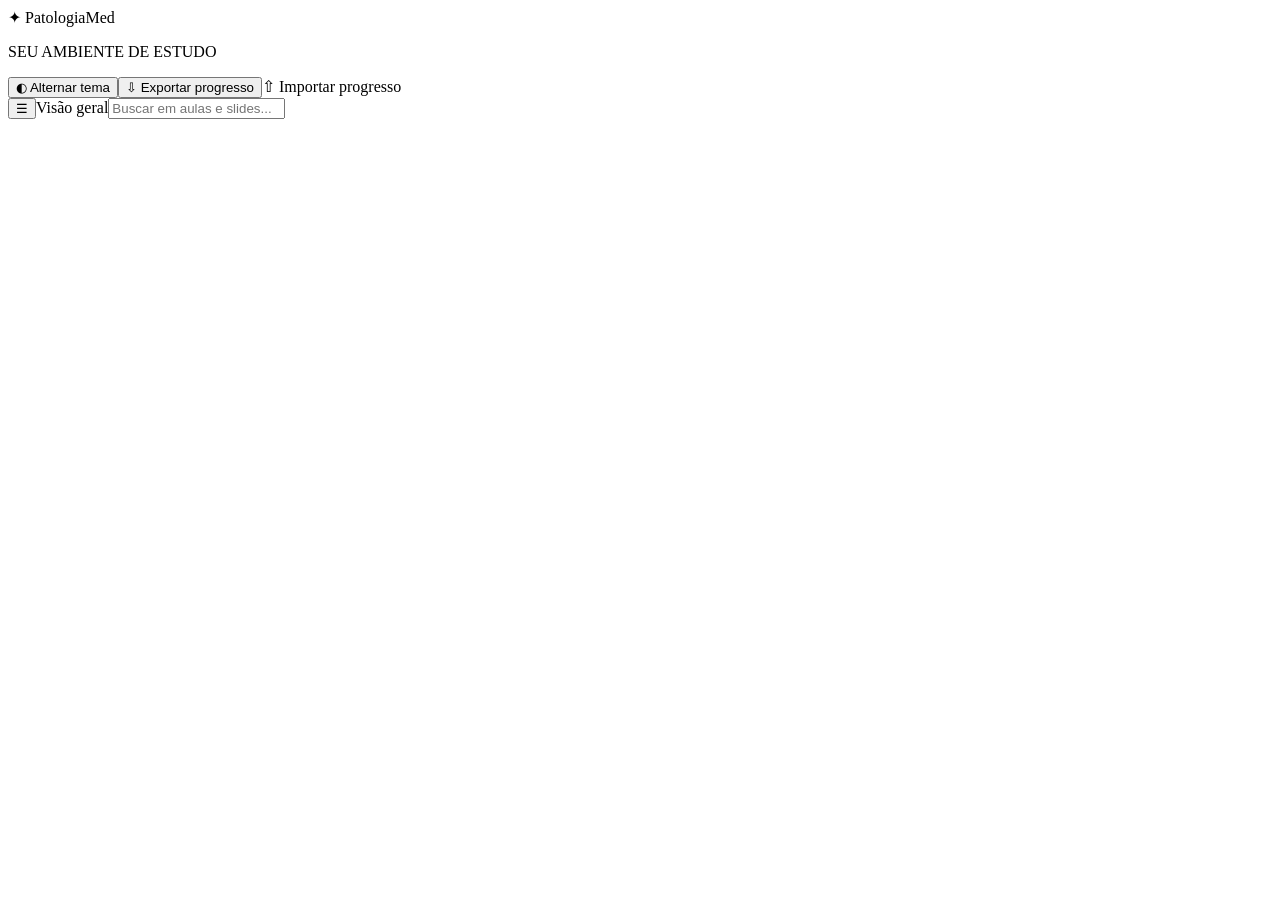
==== index.html @ aa2ad80e "Add files via upload" ====
<!doctype html><html lang="pt-BR"><head><meta charset="utf-8"><meta name="viewport" content="width=device-width,initial-scale=1"><title>PatologiaMed · Estudo ativo</title><link rel="stylesheet" href="css/style.css"></head><body><aside><div class="logo">✦ Patologia<span>Med</span></div><p class="small">SEU AMBIENTE DE ESTUDO</p><nav id="nav"></nav><div class="bottom"><button id="theme">◐ Alternar tema</button><button id="export">⇩ Exportar progresso</button><label class="upload">⇧ Importar progresso<input type="file" id="import" accept="application/json" hidden></label></div></aside><main><header><button id="menu">☰</button><span id="crumb">Visão geral</span><input id="search" placeholder="Buscar em aulas e slides..." aria-label="Buscar"></header><div id="view"></div></main><div id="modal" hidden></div><script src="data/content.js"></script><script src="js/app.js"></script></body></html>
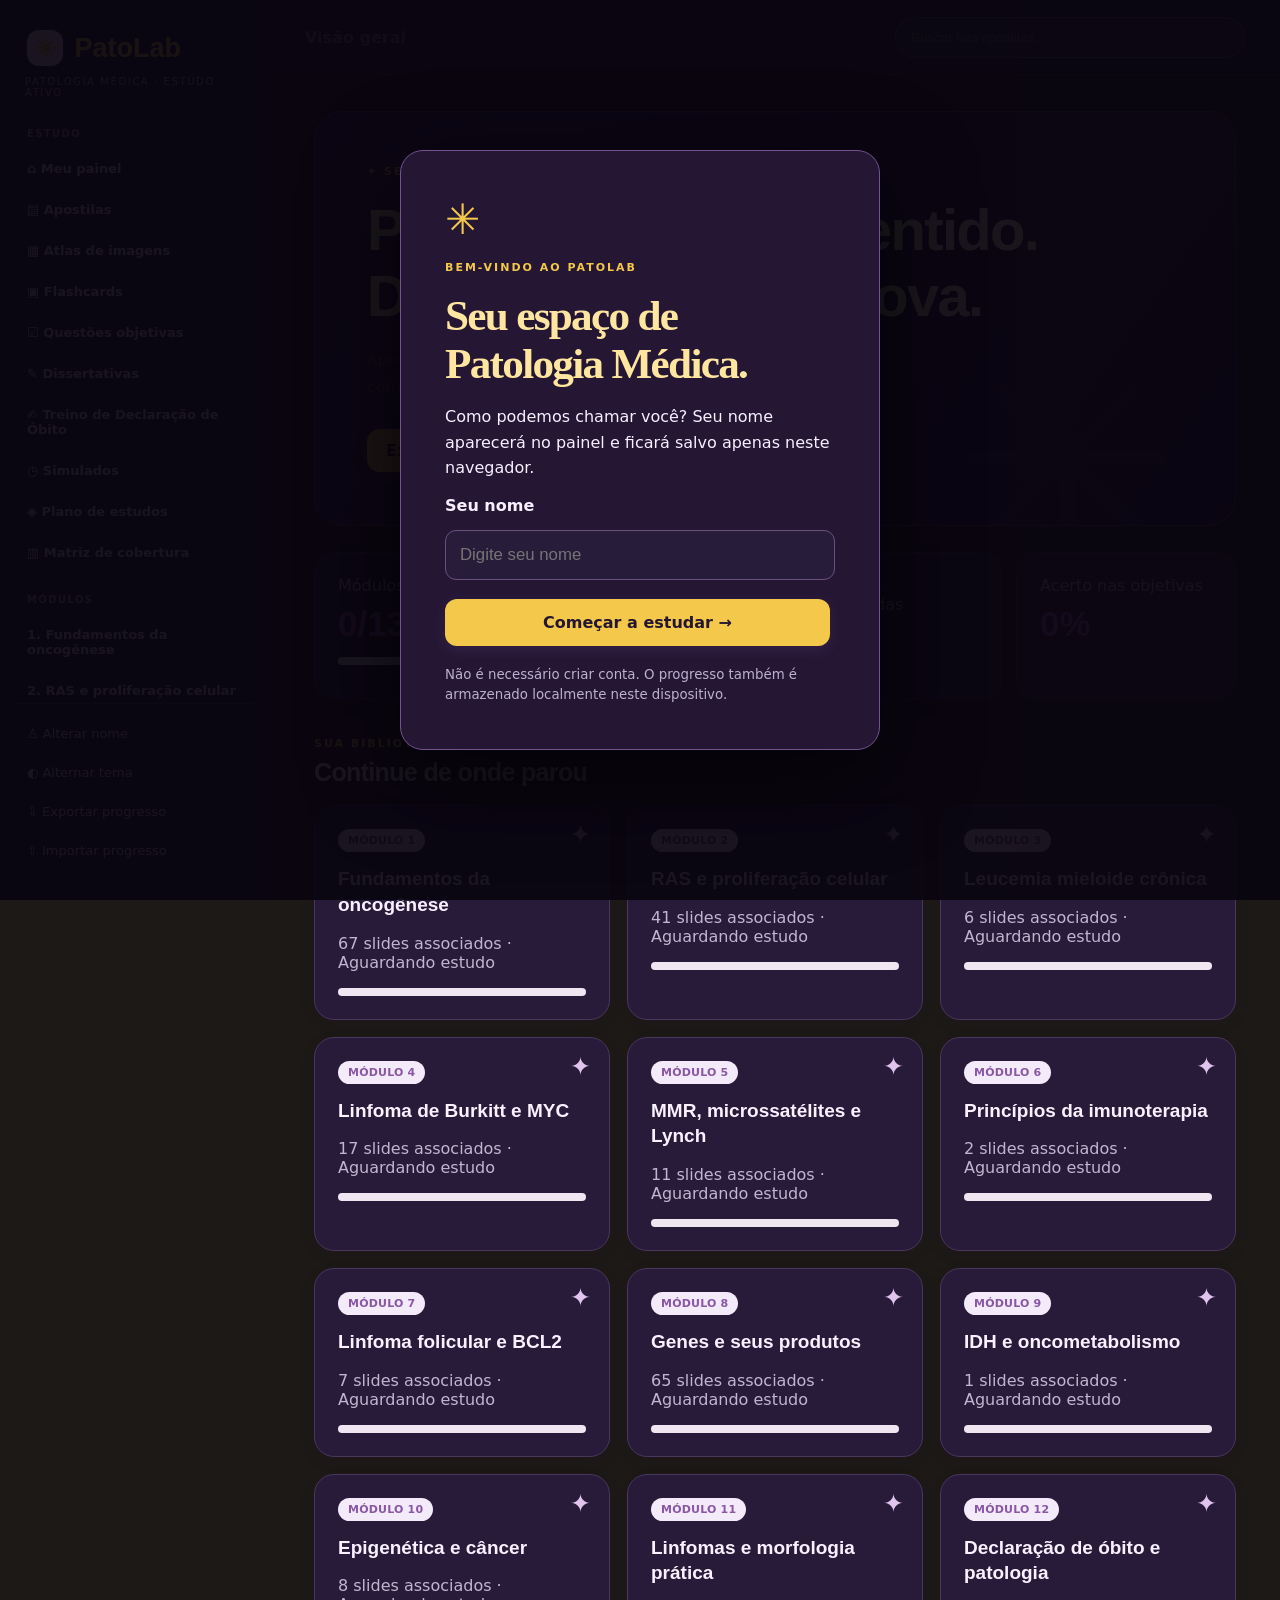
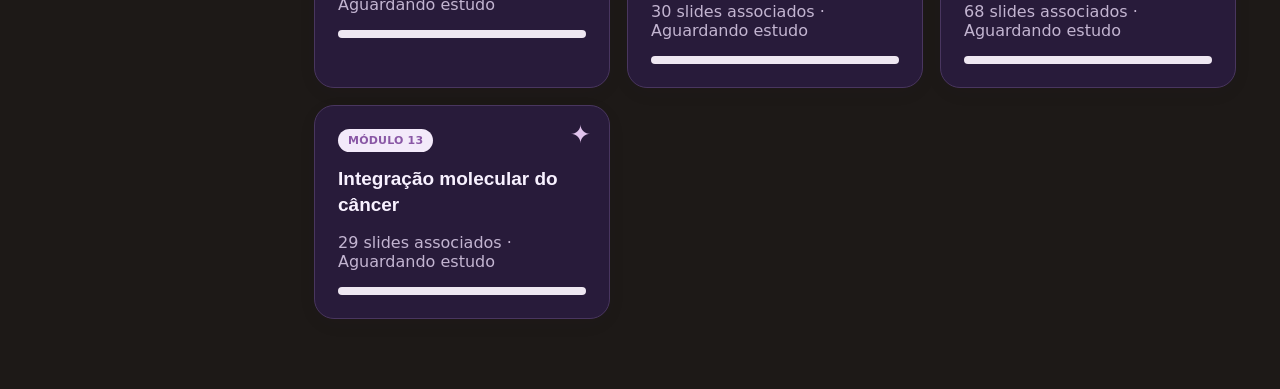
==== commit bf98a263: "patolab v1.0 - atlas reformulado" ====
--- a/index.html
+++ b/index.html
@@ -1 +1 @@
-<!doctype html><html lang="pt-BR"><head><meta charset="utf-8"><meta name="viewport" content="width=device-width,initial-scale=1"><title>PatologiaMed · Estudo ativo</title><link rel="stylesheet" href="css/style.css"></head><body><aside><div class="logo">✦ Patologia<span>Med</span></div><p class="small">SEU AMBIENTE DE ESTUDO</p><nav id="nav"></nav><div class="bottom"><button id="theme">◐ Alternar tema</button><button id="export">⇩ Exportar progresso</button><label class="upload">⇧ Importar progresso<input type="file" id="import" accept="application/json" hidden></label></div></aside><main><header><button id="menu">☰</button><span id="crumb">Visão geral</span><input id="search" placeholder="Buscar em aulas e slides..." aria-label="Buscar"></header><div id="view"></div></main><div id="modal" hidden></div><script src="data/content.js"></script><script src="js/app.js"></script></body></html>
+<!doctype html><html lang="pt-BR"><head><meta charset="utf-8"><meta name="viewport" content="width=device-width,initial-scale=1"><title>PatoLab | Patologia Médica</title><link rel="stylesheet" href="css/style.css"></head><body><aside><div class="logo"><span class="logo-icon">✳</span> Pato<span>Lab</span></div><p class="small">PATOLOGIA MÉDICA · ESTUDO ATIVO</p><nav id="nav"></nav><div class="bottom"><button id="change-name">♙ Alterar nome</button><button id="theme">◐ Alternar tema</button><button id="export">⇩ Exportar progresso</button><label class="upload">⇧ Importar progresso<input type="file" id="import" accept="application/json" hidden></label></div></aside><main><header><button id="menu">☰</button><span id="crumb">Visão geral</span><span id="student-chip" class="student-chip" hidden></span><input id="search" placeholder="Buscar nas apostilas..." aria-label="Buscar"></header><div id="view"></div></main><div id="modal" hidden></div><div id="welcome" class="welcome" hidden><form id="welcome-form" class="welcome-card"><div class="welcome-mark">✳</div><p class="eyebrow">BEM-VINDO AO PATOLAB</p><h1>Seu espaço de Patologia Médica.</h1><p>Como podemos chamar você? Seu nome aparecerá no painel e ficará salvo apenas neste navegador.</p><label for="student-name">Seu nome</label><input id="student-name" maxlength="60" autocomplete="given-name" placeholder="Digite seu nome" required><button class="btn" type="submit">Começar a estudar →</button><small>Não é necessário criar conta. O progresso também é armazenado localmente neste dispositivo.</small></form></div><script src="data/content.js"></script><script src="js/app.js"></script></body></html>
--- a/css/style.css
+++ b/css/style.css
@@ -0,0 +1,44 @@
+:root{font-family:Inter,system-ui,-apple-system,sans-serif;color:#1d2940;background:#f8f9fc;--bg:#f8f9fc;--surface:white;--text:#1d2940;--line:#e7eaf1;--muted:#69748a;--indigo:#5155b9}*{box-sizing:border-box}body{margin:0;display:flex;background:var(--bg);color:var(--text)}body.dark{--bg:#141927;--surface:#20283a;--text:#f0f3ff;--line:#374258;--muted:#adb6c7;background:var(--bg)}aside{width:252px;background:var(--surface);border-right:1px solid var(--line);height:100vh;position:sticky;top:0;padding:26px 16px;display:flex;flex-direction:column;flex-shrink:0}.logo{font-size:23px;font-weight:850;color:var(--indigo);padding:0 10px}.logo span{color:var(--text)}.small{font-size:10px;letter-spacing:1.6px;color:var(--muted);padding:0 10px}nav{overflow:auto;flex:1}button,.upload{cursor:pointer;border:0;font:inherit}nav button,.bottom button,.upload{width:100%;text-align:left;padding:12px;border-radius:10px;background:transparent;color:var(--text);display:block;font-size:13px}nav button:hover,nav button.active,.bottom button:hover{background:#ececff;color:#454aa7}nav .section{font-size:10px;font-weight:800;letter-spacing:1.4px;color:var(--muted);padding:20px 12px 8px}.bottom{border-top:1px solid var(--line);padding-top:10px}main{min-width:0;flex:1}header{height:75px;border-bottom:1px solid var(--line);display:flex;align-items:center;gap:18px;padding:0 35px;background:var(--surface)}#menu{display:none;background:transparent;color:var(--text)}#crumb{font-weight:700}#search{margin-left:auto;max-width:350px;width:45%;border:1px solid var(--line);background:var(--bg);color:var(--text);padding:12px 15px;border-radius:12px}#view{max-width:1200px;margin:auto;padding:36px}h1{font-size:32px;letter-spacing:-1px;margin:5px 0 12px}h2{font-size:21px;margin:24px 0 14px}h3{font-size:17px;margin:20px 0 8px}.muted{color:var(--muted)}.eyebrow{color:var(--indigo);font-size:11px;font-weight:800;letter-spacing:1.5px;text-transform:uppercase}.cards{display:grid;grid-template-columns:repeat(auto-fit,minmax(190px,1fr));gap:14px;margin:24px 0}.card,.panel{background:var(--surface);border:1px solid var(--line);border-radius:17px;padding:23px}.metric{font-size:30px;font-weight:850;margin:9px 0}.pill{font-size:11px;padding:5px 10px;background:#eeeefe;color:#5155b9;border-radius:30px;display:inline-block}.btn{background:#5155b9;color:white;border-radius:10px;padding:11px 17px;font-weight:650;margin:4px 5px 4px 0}.btn.secondary{background:var(--bg);color:var(--text);border:1px solid var(--line)}.btn:disabled{opacity:.5}.module-list{display:grid;grid-template-columns:repeat(auto-fit,minmax(260px,1fr));gap:12px}.module{cursor:pointer}.module:hover{border-color:#a8a9e8}.module h3{margin:10px 0}.bar{height:7px;background:var(--line);border-radius:20px;overflow:hidden;margin-top:13px}.bar i{display:block;height:100%;background:#7775d6}.lesson{max-width:850px}.prose{font-family:Georgia,serif;font-size:18px;line-height:1.85}.prose p{margin:0 0 20px}.flow{background:#f0eeff;color:#39378e;border-left:4px solid #7974d9;padding:20px;border-radius:10px;line-height:1.9}.dark .flow{background:#302f51;color:#e6e3ff}.tabs{display:flex;gap:7px;flex-wrap:wrap;margin:20px 0}.tabs button{background:var(--surface);color:var(--text);border:1px solid var(--line);border-radius:10px;padding:10px 13px}.tabs button.selected{background:#5155b9;color:white}.slide-grid{display:grid;grid-template-columns:repeat(auto-fill,minmax(210px,1fr));gap:14px}.slide{padding:9px;cursor:pointer}.slide img{width:100%;aspect-ratio:4/3;object-fit:contain;background:#eee;border-radius:8px}.slide .small{padding:4px}.slide p{font-size:12px;color:var(--muted);max-height:55px;overflow:hidden}.flash{min-height:230px;display:flex;align-items:center;justify-content:center;text-align:center;cursor:pointer;font-size:23px;line-height:1.5}.choice{display:block;width:100%;text-align:left;padding:14px;margin:8px 0;background:var(--surface);border:1px solid var(--line);border-radius:10px;color:var(--text)}.choice:hover{border-color:var(--indigo)}.correct{border-color:#1b9b65;background:#e7f8ee;color:#185e42}.wrong{border-color:#d75c67;background:#fff0f0;color:#8b2733}textarea{width:100%;min-height:170px;border:1px solid var(--line);border-radius:10px;background:var(--surface);color:var(--text);padding:15px;font:inherit}select,input[type=number],input[type=date]{padding:10px;border:1px solid var(--line);border-radius:9px;background:var(--surface);color:var(--text);margin:5px}.two{display:grid;grid-template-columns:1fr 1fr;gap:16px}.table-wrap{overflow:auto}table{border-collapse:collapse;width:100%;background:var(--surface)}th,td{padding:12px;text-align:left;border-bottom:1px solid var(--line);font-size:13px;vertical-align:top}th{color:var(--muted)}#modal{position:fixed;inset:0;background:#090c17e8;z-index:10;padding:20px;overflow:auto;text-align:center}#modal img{max-width:95%;max-height:75vh;object-fit:contain;transform-origin:center;cursor:grab}#modal .tools{position:sticky;top:0;background:#242a3d;padding:12px;border-radius:10px;color:white}#modal .tools button{margin:3px;padding:9px 12px;border-radius:8px}#modal p{color:white}@media(max-width:800px){aside{position:fixed;z-index:5;transform:translateX(-100%);transition:.2s}aside.open{transform:none}#menu{display:block}#view{padding:18px}header{padding:0 15px}.two{grid-template-columns:1fr}.prose{font-size:16px}h1{font-size:26px}}
+
+/* Apostila integrada — leitura orientada, em vez de galeria de slides */
+.lesson{max-width:920px}.apostila{background:var(--surface);border:1px solid var(--line);border-radius:22px;overflow:hidden;margin-top:20px}.chapter-lead{padding:36px 42px;background:linear-gradient(130deg,#f0efff,#fff);border-bottom:1px solid var(--line)}.dark .chapter-lead{background:linear-gradient(130deg,#292a4a,#20283a)}.chapter-lead h2{font-size:26px;letter-spacing:-.5px}.chapter-lead p{font-size:17px;line-height:1.8}.learning-objectives{margin:30px 42px;padding:20px 24px;border-radius:14px;background:#f3f5fb;border-left:4px solid #7775d6}.dark .learning-objectives{background:#283247}.learning-objectives ol{line-height:1.9;margin-bottom:0}.chapter-section{padding:20px 42px 30px;border-bottom:1px solid var(--line)}.chapter-heading{display:flex;gap:14px;align-items:center}.chapter-heading>span{display:grid;place-items:center;flex:none;width:40px;height:40px;border-radius:12px;background:#e9e8ff;color:#514bb2;font-weight:800}.chapter-heading h2{margin:0;font-size:23px}.chapter-text{font-size:17px;line-height:1.9;margin-top:20px}.chapter-text p{margin:0 0 17px}.study-figure{margin:24px 0 8px;border:1px solid var(--line);border-radius:15px;overflow:hidden;background:#fafaff;cursor:zoom-in}.study-figure img{display:block;max-height:340px;width:100%;object-fit:contain}.study-figure figcaption{font-size:12px;line-height:1.6;color:#59647b;padding:12px 16px;border-top:1px solid var(--line)}.study-tip,.exam-note{background:#f0f4ff;border-left:4px solid #6a7cda;padding:18px 20px;border-radius:10px;margin-top:22px;line-height:1.7}.dark .study-tip,.dark .exam-note{background:#27344b}.study-tip p,.exam-note p{margin:6px 0 0}.pathway{display:flex;align-items:stretch;flex-wrap:wrap;gap:9px;margin:22px 0}.path-step{flex:1 1 145px;display:flex;gap:9px;align-items:flex-start;background:#f1efff;color:#33317c;padding:14px;border-radius:12px;font-size:14px;line-height:1.5}.dark .path-step{background:#34335b;color:#f0eeff}.path-num{font-size:11px;display:grid;place-items:center;background:#fff;color:#5751ac;width:22px;height:22px;border-radius:50%;flex:none;font-weight:800}.path-arrow{align-self:center;font-size:22px;color:#7775d6}.source-note{margin:24px 0;padding:16px 18px;border-left:3px solid var(--line);color:var(--muted);font-size:13px;line-height:1.7}.original-slides{background:var(--surface);border:1px solid var(--line);border-radius:15px;padding:18px;margin:20px 0}.original-slides summary{cursor:pointer;font-weight:750;color:var(--indigo)}.original-slides[open] summary{margin-bottom:20px}@media(max-width:800px){.chapter-lead,.chapter-section{padding:23px 20px}.learning-objectives{margin:20px;padding:18px}.chapter-heading h2{font-size:20px}.chapter-text{font-size:16px}.path-arrow{display:none}.study-figure img{max-height:280px}}
+/* PatoLab 0.6 — visual editorial, acolhedor e responsivo */
+@import url('https://fonts.googleapis.com/css2?family=DM+Sans:wght@400;500;600;700;800&family=Outfit:wght@400;500;600;700;800&display=swap');
+:root{font-family:'DM Sans',system-ui,sans-serif;--bg:#faf8f5;--surface:#fff;--text:#302d40;--line:#ece6e4;--muted:#817b88;--indigo:#8c5aab;--rose:#f8e7e9;--purple:#f0e9fa;--accent:#a56dbd}
+body.dark{--bg:#1b1824;--surface:#272231;--text:#f8f2fa;--line:#42394d;--muted:#bcb2c6;--indigo:#c6a0e1;--rose:#3b293b;--purple:#372b47}
+body{background:var(--bg)}h1,h2,h3,.logo{font-family:'Outfit','DM Sans',sans-serif}h1{font-size:clamp(30px,4vw,43px);letter-spacing:-1.7px;font-weight:800;line-height:1.13}h2{font-size:25px;letter-spacing:-.65px}h3{font-size:19px}aside{width:270px;border-right:1px solid var(--line);padding:30px 15px;background:var(--surface)}.logo{font-size:27px;font-weight:800;color:var(--text);padding:0 12px}.logo span{color:#a66bc0}.logo-icon{display:inline-grid;place-items:center;width:36px;height:36px;border-radius:12px;background:#f1e4fa;color:#9a5bb5;font-size:25px;margin-right:4px}.small{color:var(--muted);font-size:10px}nav .section{color:#a99bae}nav button{border-radius:13px;font-weight:600;margin:2px 0;color:var(--text)}nav button:hover,nav button.active,.bottom button:hover{background:#f4eafa;color:#8452a2}.dark nav button:hover,.dark nav button.active{background:#473551;color:#f8e4ff}header{background:var(--bg);border-bottom:1px solid var(--line)}#crumb{color:#806b88}#search{border-radius:20px;background:var(--surface);border:1px solid var(--line)}#view{max-width:1230px;padding:36px 44px 70px}.eyebrow{color:#a368b5;letter-spacing:2px}.hero{padding:48px 52px;border-radius:28px;background:radial-gradient(circle at 92% 15%,#d7b7e9 0,transparent 31%),linear-gradient(120deg,#f8e8f0 0%,#f3ebfa 65%,#e9e7fb 100%);position:relative;overflow:hidden;margin:0 0 26px;color:#44314f}.hero:after{content:'✳';position:absolute;right:6%;bottom:-95px;font-size:270px;color:#a67ac6;opacity:.11;pointer-events:none}.hero-tag{font-size:11px;font-weight:800;letter-spacing:2px;color:#9462aa}.hero h1{font-size:clamp(35px,5vw,58px);margin:18px 0;max-width:690px}.hero em{font-style:normal;color:#9758af}.hero p{max-width:530px;font-size:16px;line-height:1.7;color:#68546c}.hero-actions{margin-top:24px}.hero .btn.secondary{background:#fff9}.dark .hero{background:linear-gradient(120deg,#3d2b45,#302b4c);color:#f9f2ff}.dark .hero p{color:#dfcfe3}.card,.panel{border:1px solid var(--line);box-shadow:0 5px 22px rgba(64,37,72,.035);border-radius:20px}.card{transition:transform .2s,box-shadow .2s,border-color .2s}.module:hover{transform:translateY(-4px);box-shadow:0 13px 28px #5c3e6014;border-color:#d3b6e4}.metric{font-family:Outfit,sans-serif;font-size:35px;color:#995fb4}.pill{background:#f3eafa;color:#8957a5;font-weight:700;letter-spacing:.2px}.dark .pill{background:#45334f;color:#e0b8f0}.bar{background:#eee7f1;height:8px}.bar i{background:linear-gradient(90deg,#d48db9,#8d70c4)}.btn{background:#985db2;border-radius:13px;padding:12px 19px;box-shadow:0 4px 13px #9a5db225}.btn:hover{filter:brightness(1.05)}.btn.secondary{box-shadow:none}.module-list{gap:17px}.module{min-height:175px;position:relative}.module:before{content:'✦';position:absolute;right:18px;top:14px;font-size:25px;color:#e1c4ed}.module h3{line-height:1.35;margin-top:14px}.section-head{margin:32px 0 18px}.section-head h2{margin-top:7px}.lesson{max-width:980px}.lesson>h1{margin-top:12px}.tabs{background:#f3edf6;padding:7px;border-radius:15px;display:inline-flex}.dark .tabs{background:#342b3b}.tabs button{border:0;background:transparent;border-radius:11px}.tabs button.selected{background:#fff;color:#8654a4;box-shadow:0 2px 9px #6a41661a}.dark .tabs button.selected{background:#51405d;color:#fff}.apostila{border-radius:24px;box-shadow:0 14px 45px #4f2e4a0a}.chapter-lead{background:linear-gradient(115deg,#faeef3,#f3edfb);padding:48px 52px}.dark .chapter-lead{background:linear-gradient(115deg,#382d40,#302a41)}.chapter-lead h2{color:#8757a1}.chapter-lead p{font-size:17px;line-height:1.9}.learning-objectives{background:#fbf6fa;border-left:4px solid #b982c9}.dark .learning-objectives{background:#302a39}.chapter-section{padding:27px 52px 38px}.chapter-heading>span{background:#f3e7f8;color:#9b65b4}.chapter-text{font-size:17px;line-height:1.92}.chapter-text p{margin-bottom:22px}.study-tip,.exam-note{background:#fbf1f8;border-left:4px solid #b97dc6}.dark .study-tip,.dark .exam-note{background:#3c3045}.study-figure{background:#fff;border-radius:18px}.study-figure img{max-height:420px}.path-step{background:#f6ecf8;color:#664276}.dark .path-step{background:#43344d;color:#f3e4ff}.path-arrow{color:#b37bca}.flash-stats{display:flex;gap:8px;margin:18px 0}.flash{min-height:320px;background:linear-gradient(145deg,#fff,#f7eefa);border:1px solid #ead7f1;box-shadow:0 14px 35px #754b8815;flex-direction:column;gap:24px;padding:35px;position:relative;font-family:Outfit,sans-serif;font-size:clamp(20px,3vw,29px);font-weight:600}.flash.flipped{background:linear-gradient(145deg,#fff,#edf4fb);border-color:#d6e4f0}.dark .flash{background:linear-gradient(145deg,#302738,#3c2e48)}.flash-side{font:800 11px 'DM Sans',sans-serif;letter-spacing:2px;color:#9d69b2}.flash-hint{font:500 12px 'DM Sans',sans-serif;color:var(--muted)}.flash-progress{display:flex;justify-content:space-between;gap:12px;color:var(--muted);font-size:13px;margin:15px 0}.flash-progress strong{color:#9d6bb2}.choice{border-radius:13px}.original-slides{border-radius:18px}.original-slides summary{color:#9a5fb4}.source-note{font-size:12px}.dark .study-figure{background:#292434}.dark .study-figure figcaption{color:#c9b7d0}@media(max-width:800px){#view{padding:22px 17px 50px}.hero{padding:30px 25px}.hero h1{font-size:37px}.hero:after{font-size:160px;bottom:-50px}.chapter-lead,.chapter-section{padding:25px 21px}.tabs{display:flex;width:100%;overflow:auto}.tabs button{font-size:12px;white-space:nowrap}.flash{min-height:270px}.lesson>h1{font-size:32px}}
+
+/* PatoLab 0.8 — FisioLab-inspired reading layout, dark brown editorial design */
+body{background:#1d1917!important;color:#eee5dc!important} aside{background:#231d1a!important;border-right:1px solid #45372e!important}main{background:#1d1917!important}header{background:#211b18!important;border-bottom:1px solid #45372e!important}.logo,.lesson h1,.reader h2,.reader h3{color:#f4e8dc!important}.lesson h1,.reader h2,.reader h3{font-family:Georgia,'Times New Roman',serif!important}.reader-shell{max-width:1100px;margin:auto}.reader{font-size:1.12rem;line-height:1.86;letter-spacing:.005em}.reader p{margin:15px 0 22px}.reader h2{font-size:1.72rem;line-height:1.3;margin:38px 0 18px}.reader h3{font-size:1.28rem;margin:25px 0 12px}.reader-section{padding:8px 0 18px;border-bottom:1px solid #3b312c}.reader-intro{font-size:1.13rem}.reader-actions{display:flex;gap:12px;flex-wrap:wrap}.study-index{background:#2b241f;border:1px solid #514037;border-radius:14px;padding:20px 24px;margin:25px 0}.study-index ol{columns:2;margin:8px 0}.study-index a{color:#e6b18e;text-decoration:none}.reader-callout{border-radius:13px;padding:17px 22px;margin:22px 0;background:#362c26;border-left:5px solid #3f9463}.reader-callout p{margin:5px 0 0}.reader-callout.warning{border-color:#d84b40}.reader-callout.clinical{border-color:#467ac5}.mechanism{display:flex;align-items:stretch;gap:8px;flex-wrap:wrap;margin:25px 0}.mech-node{flex:1 1 125px;border-radius:11px;background:#bf693d;color:white;padding:15px 12px;min-width:120px;text-align:center;display:flex;flex-direction:column;gap:5px;justify-content:center}.mech-node:nth-of-type(2){background:#406fb1}.mech-node:nth-of-type(3){background:#38885d}.mech-node:nth-of-type(4){background:#755d9c}.mech-node small{opacity:.8}.mech-arrow{align-self:center;color:#c9a48e;font-size:1.3rem}.microscopy{margin:24px 0;background:#302822;border:1px solid #4e3d32;border-radius:14px;overflow:hidden}.microscopy img{display:block;width:100%;max-height:480px;object-fit:contain;background:#fff}.microscopy figcaption{padding:12px 18px;color:#e5d8cd;font-size:.89rem;line-height:1.5}.responsive-table{overflow-x:auto}.reader table{width:100%;border-collapse:collapse;font-size:.95rem}.reader th,.reader td{border:1px solid #4d3d33;padding:10px 13px;text-align:left}.reader th{background:#392e27}.bibliography{font-size:.9rem;color:#c5b5a7;border-top:1px solid #534137;margin:35px 0;padding-top:15px}.reader-shell .original-slides{margin-top:25px}.reader-shell .muted{color:#bbaea4!important}.card,.panel{background:#302721!important;color:#eee5dc!important;border-color:#4a3a30!important}.module-list .card:hover{border-color:#cb784a!important}input,textarea,select{color:inherit}.tabs button.selected{background:#bd6a3c!important;color:white!important}.reader .btn{background:#bd6a3c}.reader .btn.secondary{background:#382c25;color:#eee5dc}.study-index li{break-inside:avoid}@media(max-width:700px){.reader{font-size:1rem}.reader h2{font-size:1.45rem}.study-index ol{columns:1}.mech-arrow{display:none}.reader-shell{padding:0 3px}}@media print{aside,header,.tabs,.reader-actions,.original-slides,#note{display:none!important}main{margin:0!important;padding:0!important}body,main{background:white!important;color:#111!important}.reader,.reader h2,.reader h3{color:#111!important}.reader-callout,.study-index{background:#eee!important;color:#111!important}.microscopy{break-inside:avoid}}
+
+/* PatoLab v0.9 — roxo profundo e amarelo-ouro */
+:root{--bg:#130e20;--surface:#20162f;--text:#f7f1ff;--line:#453355;--muted:#bdb0d0;--indigo:#f3c84b;color:var(--text);background:var(--bg)}
+body,body.dark{--bg:#130e20;--surface:#20162f;--text:#f7f1ff;--line:#453355;--muted:#bdb0d0;--indigo:#f3c84b;background:#130e20;color:#f7f1ff}
+aside,header{background:#20162f!important;border-color:#453355!important;color:#f7f1ff}
+.logo,.logo span{color:#f3c84b!important}.logo-icon{color:#f3c84b}
+nav button,.bottom button,.upload{color:#e9def4!important}nav button:hover,nav button.active,.bottom button:hover{background:#3d2856!important;color:#ffe17b!important}
+.hero{background:linear-gradient(125deg,#392052,#211331)!important;color:#f9f3ff!important;border:1px solid #60477b!important}
+.hero h1,.hero h1 em{color:#fff1bd!important}.hero-tag,.eyebrow{color:#f3c84b!important}
+.card,.panel,.do-card{background:#281b3a!important;color:#f8f1ff!important;border-color:#49365f!important}
+.card .muted,.muted{color:#c3b5d1!important}
+.btn,.reader .btn,.do-actions button:not(.secondary){background:#f3c84b!important;color:#241532!important;font-weight:750!important}
+.btn.secondary,.reader .btn.secondary{background:#3e2c56!important;color:#fff1cb!important}
+.tabs button.selected{background:#f3c84b!important;color:#25162d!important}
+.reader{background:#191121!important;color:#f4eafa!important}.reader h1,.reader h2,.reader h3{color:#fff0c0!important}
+.reader-callout,.reader-callout.key{background:#2d2140!important;border-color:#c7a63d!important;color:#f4eafa!important}
+.reader-callout.warning{border-color:#ed846f!important}.reader-callout.clinical{border-color:#9d85e6!important}
+.study-index,.microscopy{background:#261a36!important;border-color:#49365f!important}.study-index a{color:#f4cf69!important}
+.reader th{background:#3b2852!important}.reader th,.reader td{border-color:#58436a!important}
+.mech-node{background:#624099!important}.mech-node:nth-of-type(2){background:#8763b6!important}.mech-node:nth-of-type(3){background:#97712b!important}.mech-node:nth-of-type(4){background:#4d7891!important}.mech-arrow{color:#f3c84b!important}
+.bibliography,.microscopy figcaption{color:#d7c9e4!important}.microscopy figcaption{background:#281b3a!important}
+input,textarea,select{background:#281c3b!important;border:1px solid #6a507d!important;color:#f7f1ff!important}
+.student-chip{margin-left:auto;color:#f3c84b;font-weight:750;font-size:.88rem;max-width:220px;overflow:hidden;text-overflow:ellipsis;white-space:nowrap}
+.welcome[hidden]{display:none!important}.welcome{position:fixed;inset:0;z-index:10000;background:rgba(9,5,16,.93);display:grid;place-items:center;padding:20px;overflow:auto}
+.welcome-card{width:min(100%,480px);background:#251734;color:#f7f0ff;border:1px solid #725390;border-radius:23px;padding:clamp(24px,5vw,44px);box-shadow:0 25px 90px #0009;display:flex;flex-direction:column;gap:15px}
+.welcome-mark{font-size:42px;color:#f3c84b}.welcome-card h1{font-family:Georgia,serif;font-size:clamp(1.9rem,4vw,2.7rem);margin:0;color:#ffe6a0}.welcome-card p{line-height:1.6;margin:0}.welcome-card label{font-weight:750}.welcome-card input{font-size:1.05rem;padding:14px;border-radius:11px}.welcome-card .btn{padding:14px;border-radius:12px}.welcome-card small{color:#bdb0d0;line-height:1.5}
+.welcome-inline{color:#f3c84b;font-weight:750}
+@media(max-width:650px){.student-chip{max-width:120px;font-size:.76rem}.welcome-card{padding:25px}}
+@media print{.welcome,.student-chip{display:none!important}}
+
+/* PatoLab v1.0: atlas didático curado */
+.atlas-lead{max-width:850px;font-size:1.08rem;line-height:1.75}.atlas-entry{display:grid;grid-template-columns:minmax(260px,42%) 1fr;gap:26px;margin:24px 0 36px;padding:20px;border:1px solid var(--line);border-radius:20px;background:var(--surface)}.atlas-visual{display:flex;flex-direction:column;align-items:center;gap:12px}.atlas-visual img{width:100%;height:auto;max-height:480px;object-fit:contain;background:#fff;border-radius:12px}.atlas-explain h2{margin:8px 0 16px}.atlas-explain h3{font-size:1rem;margin:16px 0 5px;color:var(--text)}.atlas-explain p{line-height:1.65}.atlas-schemes{display:grid;gap:18px}.atlas-diagram{padding:22px;border-radius:18px;border:1px solid var(--line);background:var(--surface)}.diagram-line{display:flex;align-items:center;gap:10px;flex-wrap:wrap;margin:18px 0}.diagram-line span{padding:12px 15px;background:#34204c;color:#fff4b9;border:1px solid #a57fce;border-radius:12px;text-align:center;font-weight:650}.diagram-line b{color:#e4ba36;font-size:1.3rem}.atlas-diagram p{line-height:1.7}@media(max-width:760px){.atlas-entry{grid-template-columns:1fr;padding:14px}.diagram-line{gap:6px}.diagram-line span{font-size:.83rem;padding:8px}}
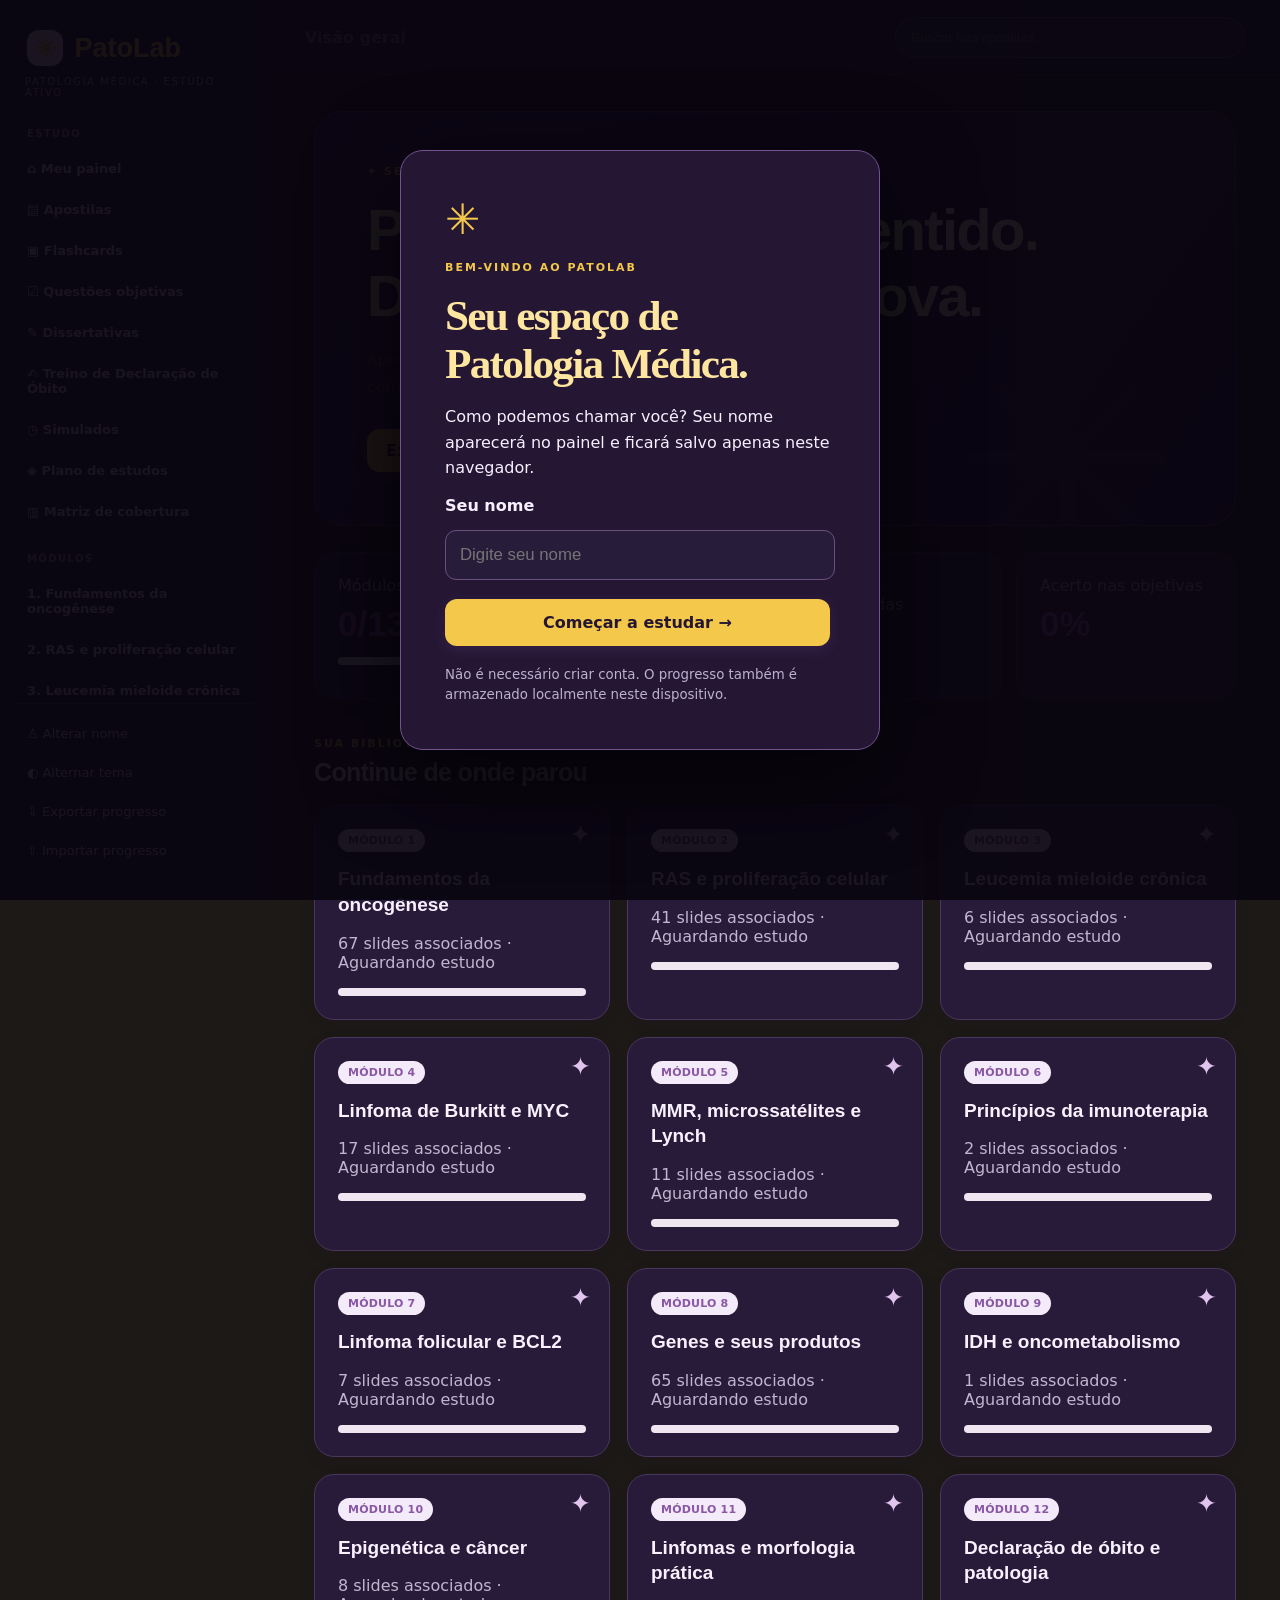
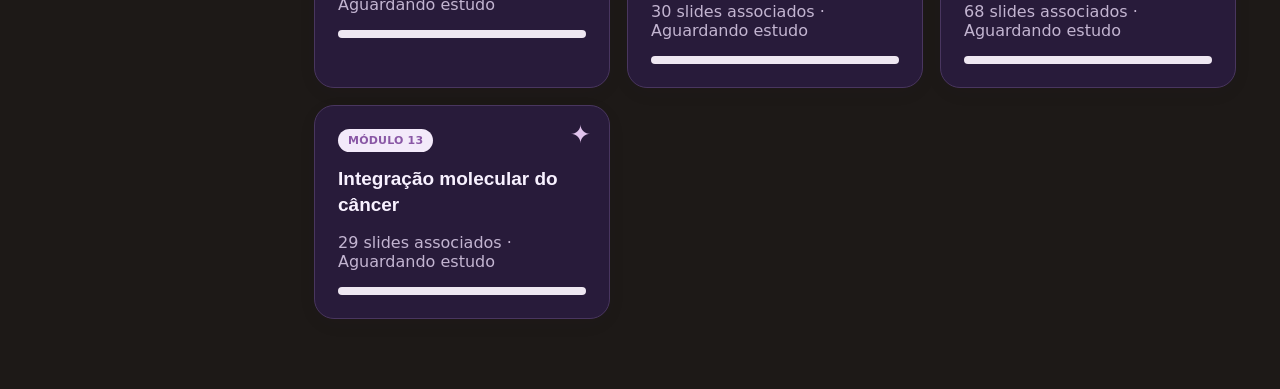
==== commit 0eebfd37: "patolav v1.4 - reformulação das apostilas" ====
--- a/index.html
+++ b/index.html
@@ -1 +1 @@
-<!doctype html><html lang="pt-BR"><head><meta charset="utf-8"><meta name="viewport" content="width=device-width,initial-scale=1"><title>PatoLab | Patologia Médica</title><link rel="stylesheet" href="css/style.css"></head><body><aside><div class="logo"><span class="logo-icon">✳</span> Pato<span>Lab</span></div><p class="small">PATOLOGIA MÉDICA · ESTUDO ATIVO</p><nav id="nav"></nav><div class="bottom"><button id="change-name">♙ Alterar nome</button><button id="theme">◐ Alternar tema</button><button id="export">⇩ Exportar progresso</button><label class="upload">⇧ Importar progresso<input type="file" id="import" accept="application/json" hidden></label></div></aside><main><header><button id="menu">☰</button><span id="crumb">Visão geral</span><span id="student-chip" class="student-chip" hidden></span><input id="search" placeholder="Buscar nas apostilas..." aria-label="Buscar"></header><div id="view"></div></main><div id="modal" hidden></div><div id="welcome" class="welcome" hidden><form id="welcome-form" class="welcome-card"><div class="welcome-mark">✳</div><p class="eyebrow">BEM-VINDO AO PATOLAB</p><h1>Seu espaço de Patologia Médica.</h1><p>Como podemos chamar você? Seu nome aparecerá no painel e ficará salvo apenas neste navegador.</p><label for="student-name">Seu nome</label><input id="student-name" maxlength="60" autocomplete="given-name" placeholder="Digite seu nome" required><button class="btn" type="submit">Começar a estudar →</button><small>Não é necessário criar conta. O progresso também é armazenado localmente neste dispositivo.</small></form></div><script src="data/content.js"></script><script src="js/app.js"></script></body></html>
+<!doctype html><html lang="pt-BR"><head><meta charset="utf-8"><meta name="viewport" content="width=device-width,initial-scale=1"><title>PatoLab | Patologia Médica</title><link rel="stylesheet" href="css/style.css"></head><body><aside><div class="logo"><span class="logo-icon">✳</span> Pato<span>Lab</span></div><p class="small">PATOLOGIA MÉDICA · ESTUDO ATIVO</p><nav id="nav"></nav><div class="bottom"><button id="change-name">♙ Alterar nome</button><button id="theme">◐ Alternar tema</button><button id="export">⇩ Exportar progresso</button><label class="upload">⇧ Importar progresso<input type="file" id="import" accept="application/json" hidden></label></div></aside><main><header><button id="menu">☰</button><span id="crumb">Visão geral</span><span id="student-chip" class="student-chip" hidden></span><input id="search" placeholder="Buscar nas apostilas..." aria-label="Buscar"></header><div id="view"></div></main><div id="modal" hidden></div><div id="welcome" class="welcome" hidden><form id="welcome-form" class="welcome-card"><div class="welcome-mark">✳</div><p class="eyebrow">BEM-VINDO AO PATOLAB</p><h1>Seu espaço de Patologia Médica.</h1><p>Como podemos chamar você? Seu nome aparecerá no painel e ficará salvo apenas neste navegador.</p><label for="student-name">Seu nome</label><input id="student-name" maxlength="60" autocomplete="given-name" placeholder="Digite seu nome" required><button class="btn" type="submit">Começar a estudar →</button><small>Não é necessário criar conta. O progresso também é armazenado localmente neste dispositivo.</small></form></div><script src="data/content.js"></script><script src="js/reader-tools.js"></script><script src="js/app.js"></script></body></html>
--- a/css/style.css
+++ b/css/style.css
@@ -42,3 +42,15 @@
 
 /* PatoLab v1.0: atlas didático curado */
 .atlas-lead{max-width:850px;font-size:1.08rem;line-height:1.75}.atlas-entry{display:grid;grid-template-columns:minmax(260px,42%) 1fr;gap:26px;margin:24px 0 36px;padding:20px;border:1px solid var(--line);border-radius:20px;background:var(--surface)}.atlas-visual{display:flex;flex-direction:column;align-items:center;gap:12px}.atlas-visual img{width:100%;height:auto;max-height:480px;object-fit:contain;background:#fff;border-radius:12px}.atlas-explain h2{margin:8px 0 16px}.atlas-explain h3{font-size:1rem;margin:16px 0 5px;color:var(--text)}.atlas-explain p{line-height:1.65}.atlas-schemes{display:grid;gap:18px}.atlas-diagram{padding:22px;border-radius:18px;border:1px solid var(--line);background:var(--surface)}.diagram-line{display:flex;align-items:center;gap:10px;flex-wrap:wrap;margin:18px 0}.diagram-line span{padding:12px 15px;background:#34204c;color:#fff4b9;border:1px solid #a57fce;border-radius:12px;text-align:center;font-weight:650}.diagram-line b{color:#e4ba36;font-size:1.3rem}.atlas-diagram p{line-height:1.7}@media(max-width:760px){.atlas-entry{grid-template-columns:1fr;padding:14px}.diagram-line{gap:6px}.diagram-line span{font-size:.83rem;padding:8px}}
+
+/* v1.1: apostilas com aprofundamento e impressão */
+.reader-section.advanced{margin-top:2.4rem}.reader-section.advanced p{line-height:1.85;font-size:1.055rem}.reader-section.advanced h2{margin-bottom:1rem}.reader-section{break-inside:auto}@media print{.reader-section.advanced{break-inside:auto}.reader-section.advanced h2{break-after:avoid} .reader-callout{break-inside:avoid}}
+/* Atlas: preservar proporção, fundo neutro e leitura em telas pequenas */
+.atlas-entry{grid-template-columns:minmax(0,48%) minmax(0,1fr);align-items:start;gap:clamp(18px,3vw,34px)}
+.atlas-image-frame{width:100%;min-height:260px;max-height:650px;background:#f5f2ef;border:1px solid #d8d2d0;border-radius:14px;display:flex;align-items:center;justify-content:center;overflow:hidden;padding:10px}
+.atlas-image-frame img{display:block;width:auto;max-width:100%;height:auto;max-height:620px;object-fit:contain;border-radius:4px;background:#fff}
+.atlas-image-caption{font-size:.78rem;line-height:1.45;color:var(--muted);text-align:center}
+.atlas-explain{min-width:0}.atlas-explain p{overflow-wrap:anywhere}
+@media(max-width:900px){.atlas-entry{grid-template-columns:1fr}.atlas-image-frame{min-height:180px;max-height:none}.atlas-image-frame img{max-height:520px}}
+/* Apostilas: estilos isolados dos demais setores */
+.reader-shell .reader-layout{display:grid;grid-template-columns:minmax(180px,230px) minmax(0,1fr);gap:24px;align-items:start}.reader-shell .reader-toc{position:sticky;top:16px;max-height:85vh;overflow:auto;padding:18px;border:1px solid var(--border,#5a4c65);border-radius:14px;background:var(--panel,#241d30)}.reader-toc a{display:block;font-size:13px;padding:8px 0;color:inherit;text-decoration:none;opacity:.9}.reader-toc a:hover{text-decoration:underline}.reader-shell .reader-controls{display:flex;flex-wrap:wrap;align-items:center;gap:12px;margin:16px 0}.reader-controls label{display:flex;align-items:center;gap:6px;font-size:13px}.reader-controls input[type=range]{width:95px}.reader-controls input[type=text],#reader-find{max-width:220px;padding:10px;border-radius:8px}.reader-shell .deep-reader{--reading-font:18px;--reading-leading:1.8;font-size:var(--reading-font);line-height:var(--reading-leading);min-width:0}.deep-reader .reader-section{scroll-margin-top:20px;margin-bottom:38px}.deep-reader .reader-section p{line-height:var(--reading-leading);font-size:var(--reading-font)}.reader-chapter-no{font-size:11px;font-weight:800;letter-spacing:.12em;color:#e9b749;text-transform:uppercase}.reader-guidance{font-size:14px!important;opacity:.8}.reader-selection-tools{position:sticky;top:0;z-index:12;padding:9px;border:1px solid #a47d46;border-radius:12px;background:#292037;display:flex;flex-wrap:wrap;gap:8px}.reader-selection-tools[hidden]{display:none}.reader-mark{color:inherit;border-radius:2px;cursor:pointer}.reader-mark.yellow{background:#ffe17c;color:#211b13}.reader-mark.green{background:#a5e2b0;color:#172519}.reader-mark.pink{background:#f7b5d5;color:#331526}.reader-mark.blue{background:#a9d6fa;color:#12253b}.reader-mark.purple{background:#d3b4fc;color:#29133f}.reader-mark.underline{text-decoration:underline 3px;text-underline-offset:3px}.annotation-card{padding:12px;margin:12px 0;border:1px solid #766480;border-radius:10px;display:grid;gap:8px}.annotation-card textarea,.diagram-note{width:100%;min-height:75px;border-radius:10px;padding:12px}.annotation-card small{color:#f5b350}.annotation-dot{display:inline-block;width:12px;height:12px;border-radius:50%;background:#ffe17c}.annotation-dot.green{background:#a5e2b0}.annotation-dot.pink{background:#f7b5d5}.annotation-dot.blue{background:#a9d6fa}.annotation-dot.purple{background:#d3b4fc}.reader-progress{height:5px;background:#675a70;border-radius:9px;margin-top:14px}.reader-progress i{display:block;width:0;height:100%;background:#e6b64a}.reader-search-match{outline:2px solid #e6b64a;outline-offset:8px}.reader-focus-mode aside,.reader-focus-mode header,.reader-focus-mode .reader-toc{display:none!important}.reader-focus-mode .reader-layout{display:block}.reader-focus-mode .reader-shell{max-width:900px;margin:auto}@media(max-width:900px){.reader-shell .reader-layout{display:block}.reader-shell .reader-toc{position:relative;max-height:220px;margin-bottom:18px}.reader-controls{flex-direction:row}.deep-reader .reader-section p{overflow-wrap:anywhere}}
